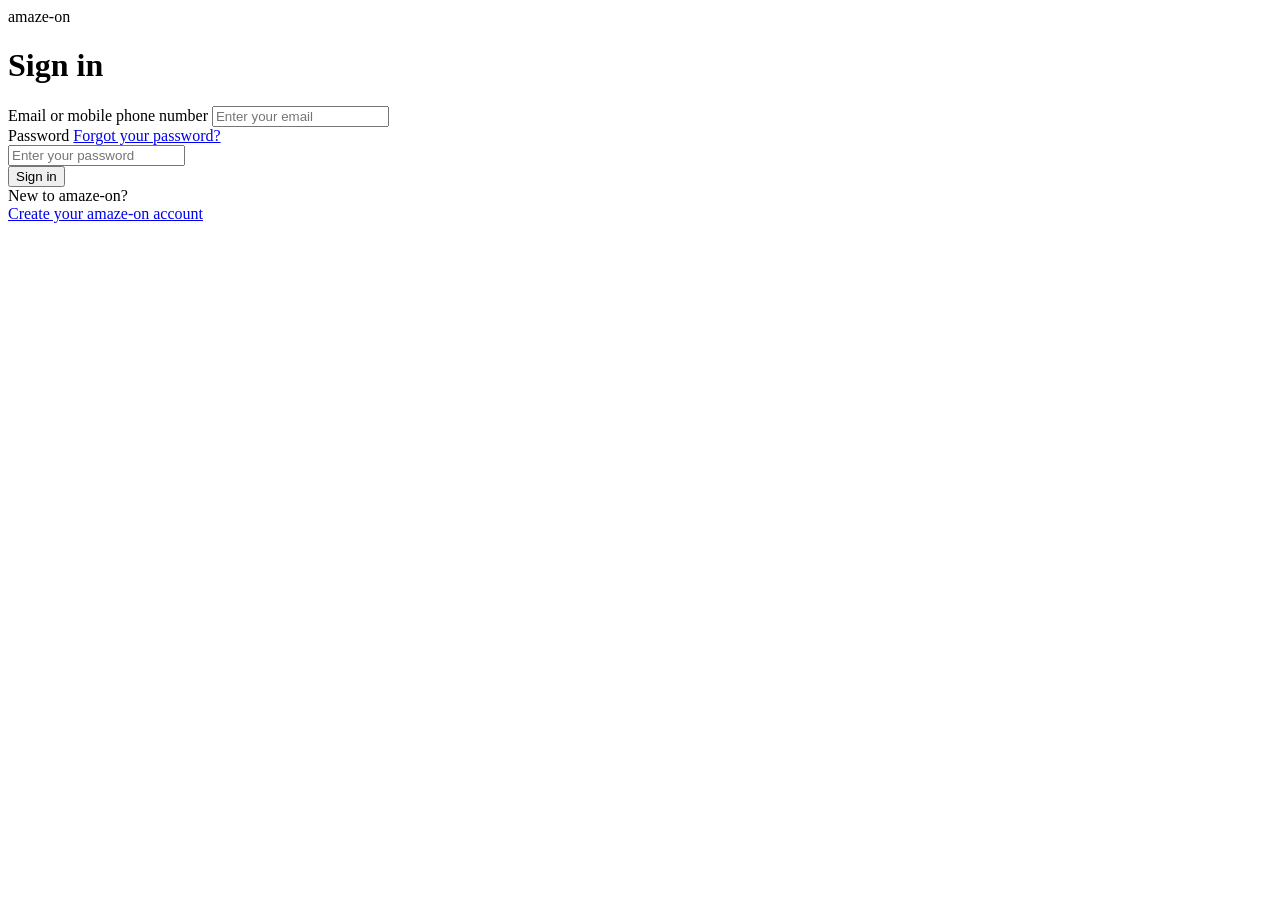
==== login.html @ f26c65f5 "linked the index file to files from remote repo" ====
<!DOCTYPE html>
<html lang="en">
<head>
    <meta charset="UTF-8">
    <meta name="viewport" content="width=device-width, initial-scale=1.0">
    <link rel="stylesheet" href="style.css">
    <title>Sign in | amaze-on</title>
</head>
<body>

    <!-- Amaze-on Navbar Header -->
    <header class="navbar">
        <div class="logo">
            amaze<span>-on</span>
        </div>
    </header>

    <!-- Centered Card Container -->
    <main class="login-wrapper">
        <div class="login-card">
            <h1>Sign in</h1>

            <form action="index.html" method="POST">
                <div class="form-group">
                    <label for="email">Email or mobile phone number</label>
                    <input type="email" id="email" name="email" placeholder="Enter your email" required autocomplete="email">
                </div>

                <div class="form-group">
                    <div class="label-row">
                        <label for="password">Password</label>
                        <a href="#" class="forgot-link">Forgot your password?</a>
                    </div>
                    <input type="password" id="password" name="password" placeholder="Enter your password" required autocomplete="current-password">
                </div>

                <button type="submit" class="btn-primary">Sign in</button>
            </form>

            <div class="divider">
                <span>New to amaze-on?</span>
            </div>

            <a href="signup.html" class="btn-secondary">Create your amaze-on account</a>
        </div>
    </main>

</body>
</html>
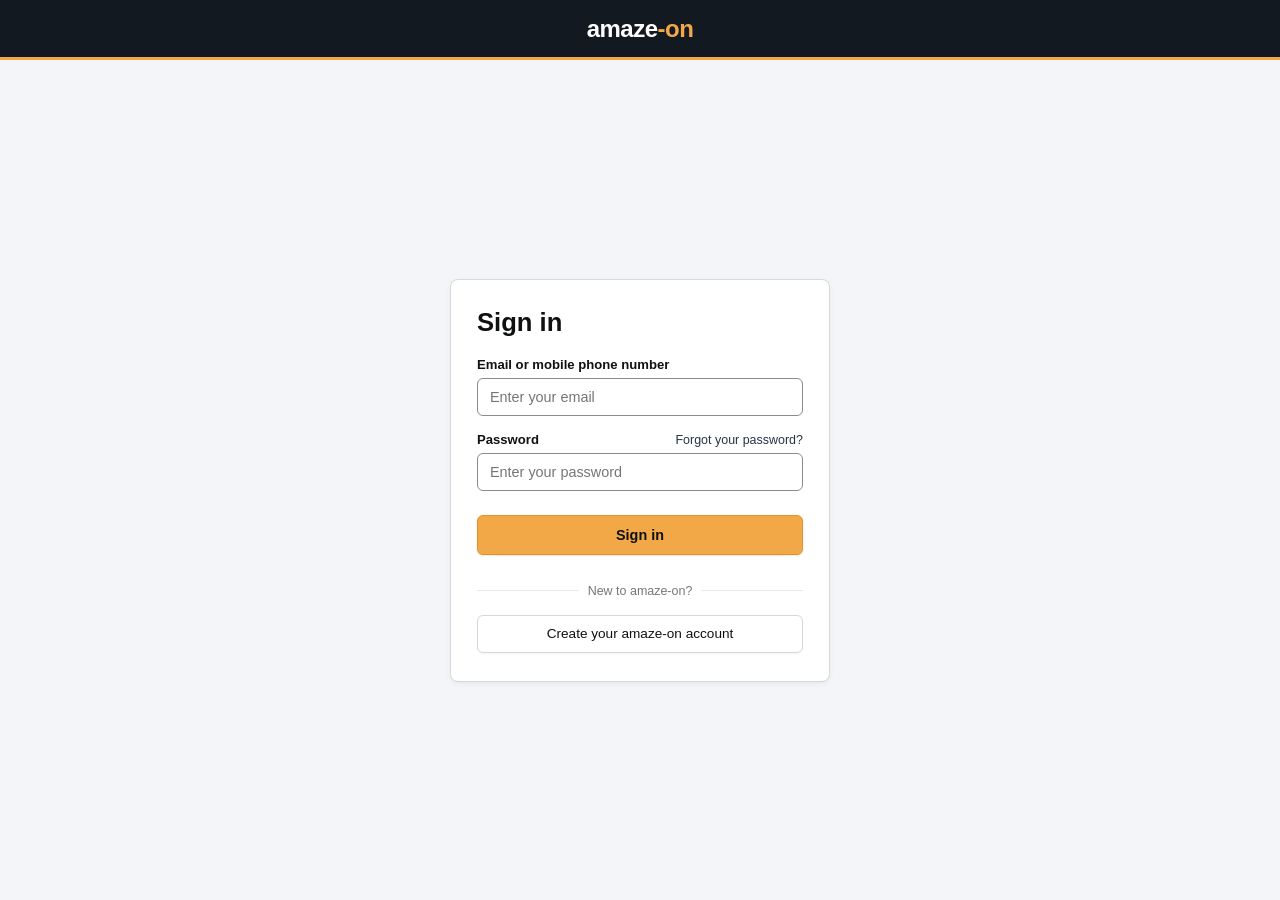
==== commit cef15387: "fixed some errors in login and signup" ====
--- a/login.html
+++ b/login.html
@@ -20,7 +20,7 @@
         <div class="login-card">
             <h1>Sign in</h1>
 
-            <form action="index.html" method="POST">
+            <form id="login-form">
                 <div class="form-group">
                     <label for="email">Email or mobile phone number</label>
                     <input type="email" id="email" name="email" placeholder="Enter your email" required autocomplete="email">
@@ -45,5 +45,27 @@
         </div>
     </main>
 
+    <script>
+        /* ------------------------------------------------------------------ */
+        /* This is a static front-end demo with no backend, so the form must  */
+        /* NOT submit via a real HTTP POST (that returns 405 on static hosts   */
+        /* like GitHub Pages). Instead we intercept submit, "log the user in"  */
+        /* by saving their name to localStorage, then redirect with a normal   */
+        /* GET navigation that index.html reads on load.                      */
+        /* ------------------------------------------------------------------ */
+        document.getElementById("login-form").addEventListener("submit", function (e) {
+            e.preventDefault();
+
+            const email = document.getElementById("email").value.trim();
+            if (!email) return;
+
+            // Use the part before "@" as a friendly display name.
+            const displayName = email.includes("@") ? email.split("@")[0] : email;
+
+            localStorage.setItem("amazeon_user", displayName);
+            window.location.href = "index.html";
+        });
+    </script>
+
 </body>
-</html>+</html>
--- a/style.css
+++ b/style.css
@@ -0,0 +1,184 @@
+* {
+    box-sizing: border-box;
+    margin: 0;
+    padding: 0;
+    font-family: -apple-system, BlinkMacSystemFont, "Segoe UI", Roboto, Oxygen, Ubuntu, Cantarell, sans-serif;
+}
+
+body {
+    background-color: #f3f5f8;
+    color: #0f1111;
+    min-height: 100vh;
+    display: flex;
+    flex-direction: column;
+}
+
+/* Header matching the top navy bar */
+.navbar {
+    background-color: #131921;
+    height: 60px;
+    display: flex;
+    align-items: center;
+    justify-content: center;
+    border-bottom: 3px solid #f3a847;
+    padding: 0 20px;
+}
+
+.logo {
+    font-size: 1.5rem;
+    font-weight: 800;
+    letter-spacing: -0.5px;
+    color: #ffffff;
+}
+
+.logo span {
+    color: #f3a847;
+}
+
+/* Page body / card container */
+.login-wrapper {
+    flex: 1;
+    display: flex;
+    justify-content: center;
+    align-items: center;
+    padding: 30px 16px;
+}
+
+.login-card {
+    width: 100%;
+    max-width: 380px;
+    background-color: #ffffff;
+    border: 1px solid #d5d9d9;
+    border-radius: 8px;
+    padding: 28px 26px;
+    box-shadow: 0 2px 5px rgba(15, 17, 17, 0.05);
+}
+
+.login-card h1 {
+    font-size: 1.6rem;
+    font-weight: 600;
+    color: #0f1111;
+    margin-bottom: 20px;
+}
+
+/* Form inputs & labels */
+.form-group {
+    margin-bottom: 16px;
+}
+
+.label-row {
+    display: flex;
+    justify-content: space-between;
+    align-items: baseline;
+    margin-bottom: 6px;
+}
+
+label {
+    display: block;
+    font-size: 0.82rem;
+    font-weight: 700;
+    color: #111;
+    margin-bottom: 6px;
+}
+
+.label-row label {
+    margin-bottom: 0;
+}
+
+input {
+    width: 100%;
+    height: 38px;
+    padding: 6px 12px;
+    font-size: 0.9rem;
+    border: 1px solid #888c8c;
+    border-radius: 6px;
+    background-color: #ffffff;
+    outline: none;
+    transition: border-color 0.15s ease, box-shadow 0.15s ease;
+}
+
+input:focus {
+    border-color: #e47911;
+    box-shadow: 0 0 0 3px rgba(228, 121, 17, 0.25);
+}
+
+.forgot-link {
+    font-size: 0.78rem;
+    color: #213547;
+    text-decoration: none;
+}
+
+.forgot-link:hover {
+    color: #c45500;
+    text-decoration: underline;
+}
+
+/* Primary orange CTA button */
+.btn-primary {
+    width: 100%;
+    height: 40px;
+    margin-top: 8px;
+    background: #f3a847;
+    border: 1px solid #e29227;
+    border-radius: 6px;
+    color: #0f1111;
+    font-size: 0.9rem;
+    font-weight: 600;
+    cursor: pointer;
+    box-shadow: 0 1px 2px rgba(0, 0, 0, 0.1);
+    transition: background-color 0.15s ease;
+}
+
+.btn-primary:hover {
+    background: #e47911;
+}
+
+/* Subtle separator */
+.divider {
+    position: relative;
+    text-align: center;
+    margin: 26px 0 16px;
+}
+
+.divider::before {
+    content: "";
+    position: absolute;
+    top: 50%;
+    left: 0;
+    width: 100%;
+    height: 1px;
+    background: #e7e7e7;
+    z-index: 1;
+}
+
+.divider span {
+    position: relative;
+    z-index: 2;
+    background: #ffffff;
+    padding: 0 10px;
+    font-size: 0.78rem;
+    color: #767676;
+}
+
+/* Secondary ghost-button for registration */
+.btn-secondary {
+    display: flex;
+    align-items: center;
+    justify-content: center;
+    width: 100%;
+    height: 38px;
+    background: #ffffff;
+    border: 1px solid #d5d9d9;
+    border-radius: 6px;
+    color: #0f1111;
+    font-size: 0.85rem;
+    font-weight: 500;
+    text-decoration: none;
+    box-shadow: 0 1px 2px rgba(0, 0, 0, 0.05);
+    transition: background 0.15s ease, border-color 0.15s ease;
+}
+
+.btn-secondary:hover {
+    background: #f7fafa;
+    border-color: #a8acad;
+}
